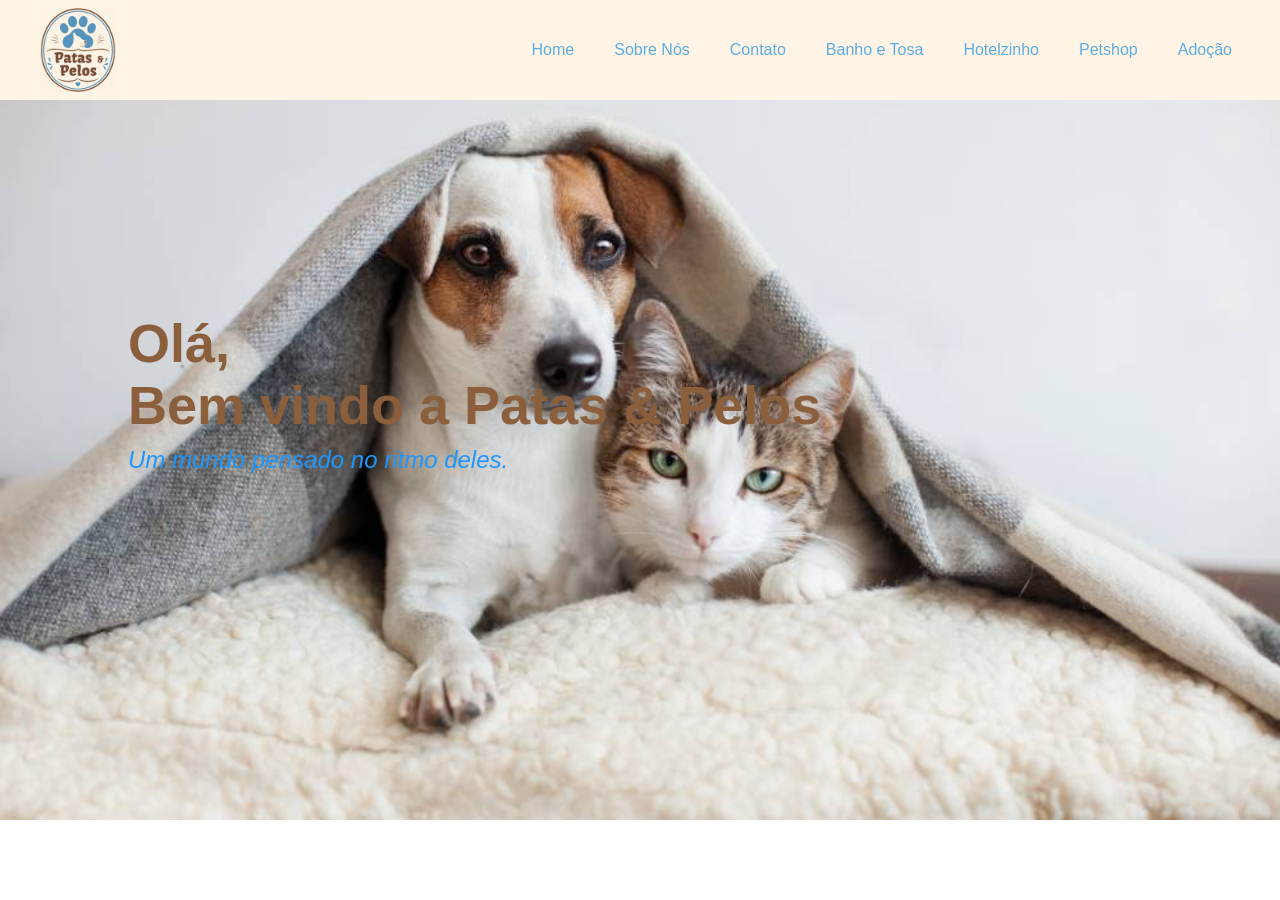
==== index.html @ 3a02d430 "primeira mudança" ====
<!DOCTYPE html>
<html lang="en">
<head>
    <meta charset="UTF-8">
    <meta name="viewport" content="width=device-width, initial-scale=1.0">
    <title>Document</title>
    <link rel="stylesheet" href="style.css">
</head>
<body>
    <!--Inicio Cabeçalho-->
    <header>
        <div class="popplio">
            <img src="Logo Patas & Pelos.png" alt=Logo patas e pelos>
        </div>
        <nav class="brionne">
            <ul class="primarina">
                <li><a href="#home">Home</a></li>
                <li><a href="#sobre">Sobre Nós</a></li>
                <li><a href="#contato">Contato</a></li>
                <li><a href="#banho e tosa">Banho e Tosa</a></li>
                <li><a href="#hotelzinho">Hotelzinho</a></li>
                <li><a href="petshop">Petshop</a></li>
                <li><a href="adoção">Adoção</a></li>
                
            </ul>
        </nav>
    </header>
    <!-- Final do cabeçalho -->


     <!--Início Main-->
     <main>
        <section id="Home" class="Rowlet">
            <div>
                <h1>
                Olá,
                <br> 
                Bem vindo a Patas & Pelos
                </h1>

                <p>
                    Um mundo pensado no ritmo deles.
                </p>
            </div>
        </section>
     </main>
     <!-- Final do main -->
</body>
</html>
---- style.css ----
* {
    margin: 0;
    padding: 0;
    outline: 0;
    box-sizing: border-box;
}

body {
    font-family: 'Roboto', sans-serif;
}

html {
    scroll-behavior: smooth;
}

/* Inicio Header */

header {
    background-color: #FFF4E6;
    height: 100px;
    width: 100%;
    display: flex;
    align-items: center;
    justify-content: space-between;
    padding: 0 28px;
    position: fixed;
    top: 0;
    z-index: 9;
}

/* Logo */

.popplio img {
    width: 100px;
    height: auto;
    display: block;
}

/* Menu */

.brionne {
    display: flex;
    align-items: center;
}

.primarina {
    display: flex;
    align-items: center;
    list-style: none;
}

.primarina a {
    text-decoration: none;
    color: #5DADE2;
    padding: 20px;
}

.primarina a:hover {
    color: #5DADE2;
}

/* Fim do Header */

/* Inicio do Main*/
.Rowlet{
    width: 100%;
background-color: #000;
height: calc(100vh - 80px);
background-image: url("convivencia-capa.jpg");
background-repeat: no-repeat;
background-size: cover;
background-position: center;
display: flex;
align-items: center;
padding-left: 10%;
}

.Rowlet h1{
    color: #8B5E3C;
    font-size: 54px;
}
.Rowlet p{
font-size: 24px;
font-style: italic;
color: #1e96FC;
margin-top: 10px;
margin-bottom: 35px;
}

/* Fim do Main*/
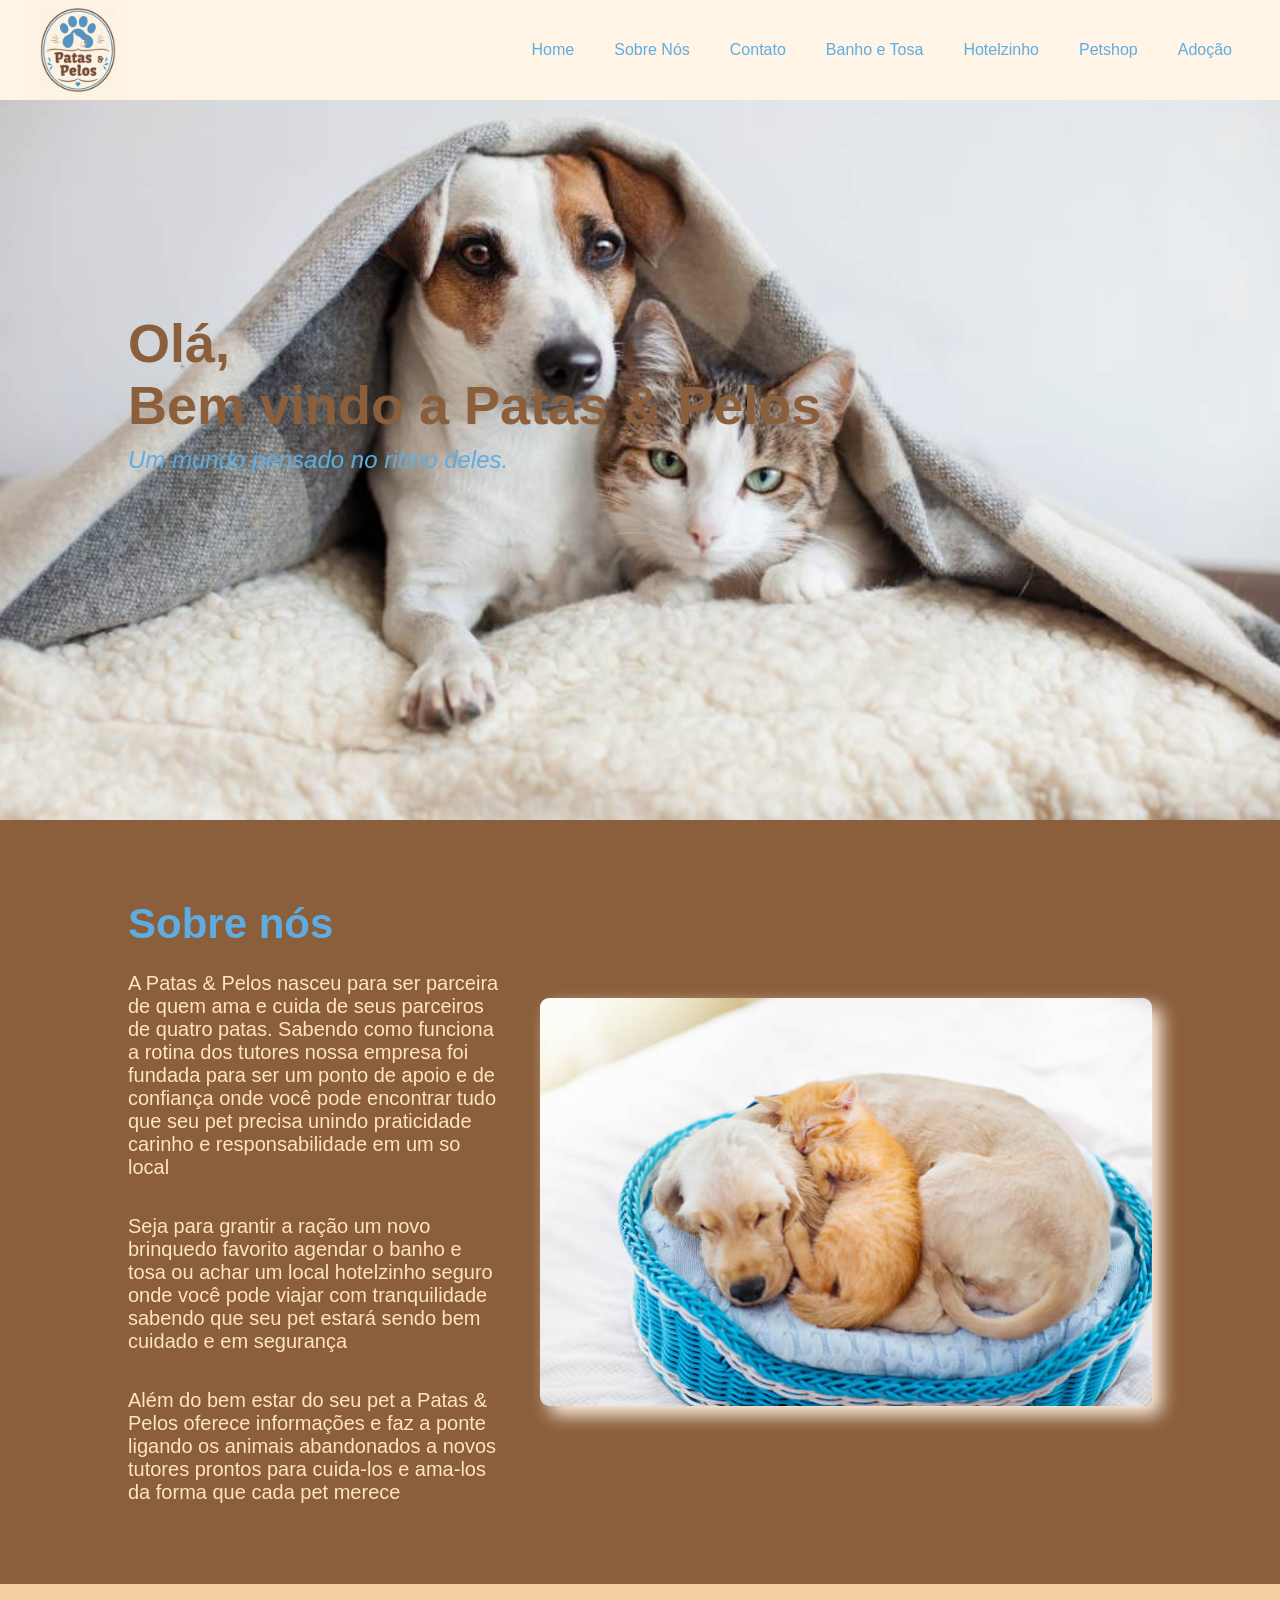
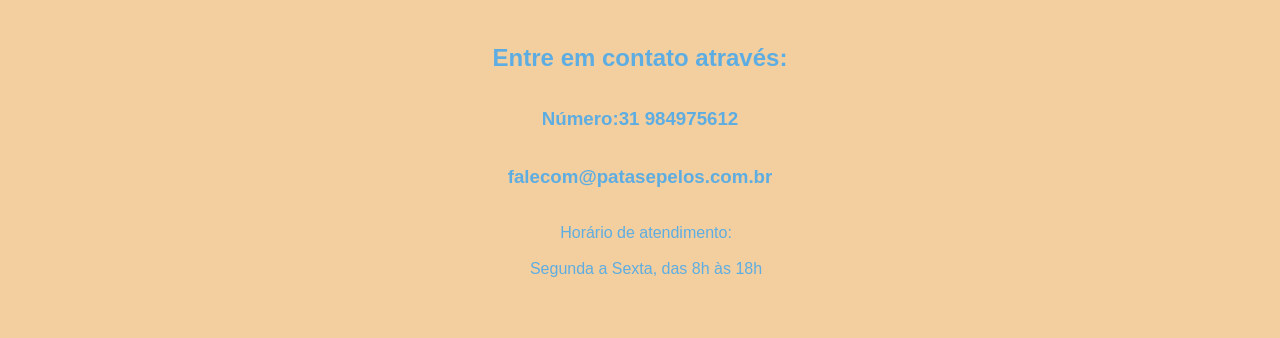
==== commit d53b7251: "segunda alteração" ====
--- a/index.html
+++ b/index.html
@@ -14,14 +14,15 @@
         </div>
         <nav class="brionne">
             <ul class="primarina">
+        
                 <li><a href="#home">Home</a></li>
                 <li><a href="#sobre">Sobre Nós</a></li>
                 <li><a href="#contato">Contato</a></li>
-                <li><a href="#banho e tosa">Banho e Tosa</a></li>
-                <li><a href="#hotelzinho">Hotelzinho</a></li>
-                <li><a href="petshop">Petshop</a></li>
-                <li><a href="adoção">Adoção</a></li>
-                
+                <li><a href="banho.html">Banho e Tosa</a></li>
+                <li><a href="hotelzinho.html">Hotelzinho</a></li>
+                <li><a href="petshop.html">Petshop</a></li>
+                <li><a href="adocao.html">Adoção</a></li>
+        
             </ul>
         </nav>
     </header>
@@ -30,7 +31,7 @@
 
      <!--Início Main-->
      <main>
-        <section id="Home" class="Rowlet">
+        <section id="home" class="Rowlet">
             <div>
                 <h1>
                 Olá,
@@ -45,5 +46,42 @@
         </section>
      </main>
      <!-- Final do main -->
+
+     <!-- Início do sobre -->
+<section id="sobre" class="Dartrix">
+    <div>
+        <h2>Sobre nós</h2>
+
+        <p>
+            A Patas & Pelos nasceu para ser parceira de quem ama e cuida de seus parceiros de quatro patas. Sabendo como funciona a rotina dos tutores nossa empresa foi fundada para ser um ponto de apoio e de confiança onde você pode encontrar tudo que seu pet  precisa unindo praticidade carinho e responsabilidade em um so 
+            local
+        </p>
+<br><br>
+        <p>
+           Seja para grantir a ração um novo brinquedo favorito agendar o banho e tosa ou achar um local  hotelzinho seguro onde você pode viajar com tranquilidade sabendo que seu pet estará sendo bem cuidado e em segurança 
+        </p>
+ <br><br>
+         <p>
+            Além  do bem estar do seu pet a Patas & Pelos oferece informações e faz a ponte ligando os animais abandonados a novos tutores prontos para cuida-los e ama-los da forma que cada pet merece 
+         </p>
+          </div>
+          <img src="istockphoto-1171731668-612x612.jpg" alt=" imagem de um cachorro e um gato deitados juntos">
+          </section>
+          <!-- Fim do sobre -->
+
+          <!--Inico do Rodapé-->
+          <footer>
+            <section id="contato" class="Decidueye">
+                <h2>Entre em contato através:</h2>
+                <br><br>
+                <h3><a href="#"> Número:31 984975612</a></h3>
+                <br><br>
+                <h3><a href="#">falecom@patasepelos.com.br</a></h3>
+                <br><br>
+                <p> Horário de atendimento:</p>
+            <br>
+                <p>Segunda a Sexta, das 8h às 18h</p>
+            </section>
+        </footer>
 </body>
 </html>
--- a/style.css
+++ b/style.css
@@ -82,9 +82,70 @@
 .Rowlet p{
 font-size: 24px;
 font-style: italic;
-color: #1e96FC;
+color: #5DADE2;
 margin-top: 10px;
 margin-bottom: 35px;
 }
 
 /* Fim do Main*/
+
+/*inicio do sobre*/
+.Dartrix{
+    background-color:#8B5E3C ;
+    width: 100%;
+    padding-left: 10%;
+    padding-right: 10%;
+    padding-top: 80px;
+    padding-bottom: 80px;
+    display: flex;
+    align-items: center;
+    justify-content: space-between;
+}
+
+.Dartrix div{
+    max-width: 50%;
+    padding-right: 40px;
+
+}
+
+.Dartrix img{
+    max-width: 750px;
+    border-radius: 9px;
+    box-shadow: 9px 9px 18px #FFF4E6;
+    
+}
+
+.Dartrix div h2{
+    font-size: 42px;
+    margin-bottom: 24px;
+    color: #5DADE2;
+}
+
+.Dartrix p{
+    color: #ffe4c1;
+    font-size: 20px;
+}
+/* Fim do sobre"
+
+/* Inicio do Rodape*/
+.Decidueye {
+    width: 100%;
+    background-color:#f3cf9f;
+    padding: 60px 0;
+    display: flex;
+    flex-direction: column;
+    justify-content: center;
+    align-items: center;
+    color:#5DADE2;
+}
+
+.Decidueye a {
+    text-decoration: none;
+    color:#5DADE2;
+}
+
+.Decidueye p {
+    margin-left: 12px;
+
+}
+/*Fim do Rodape*/
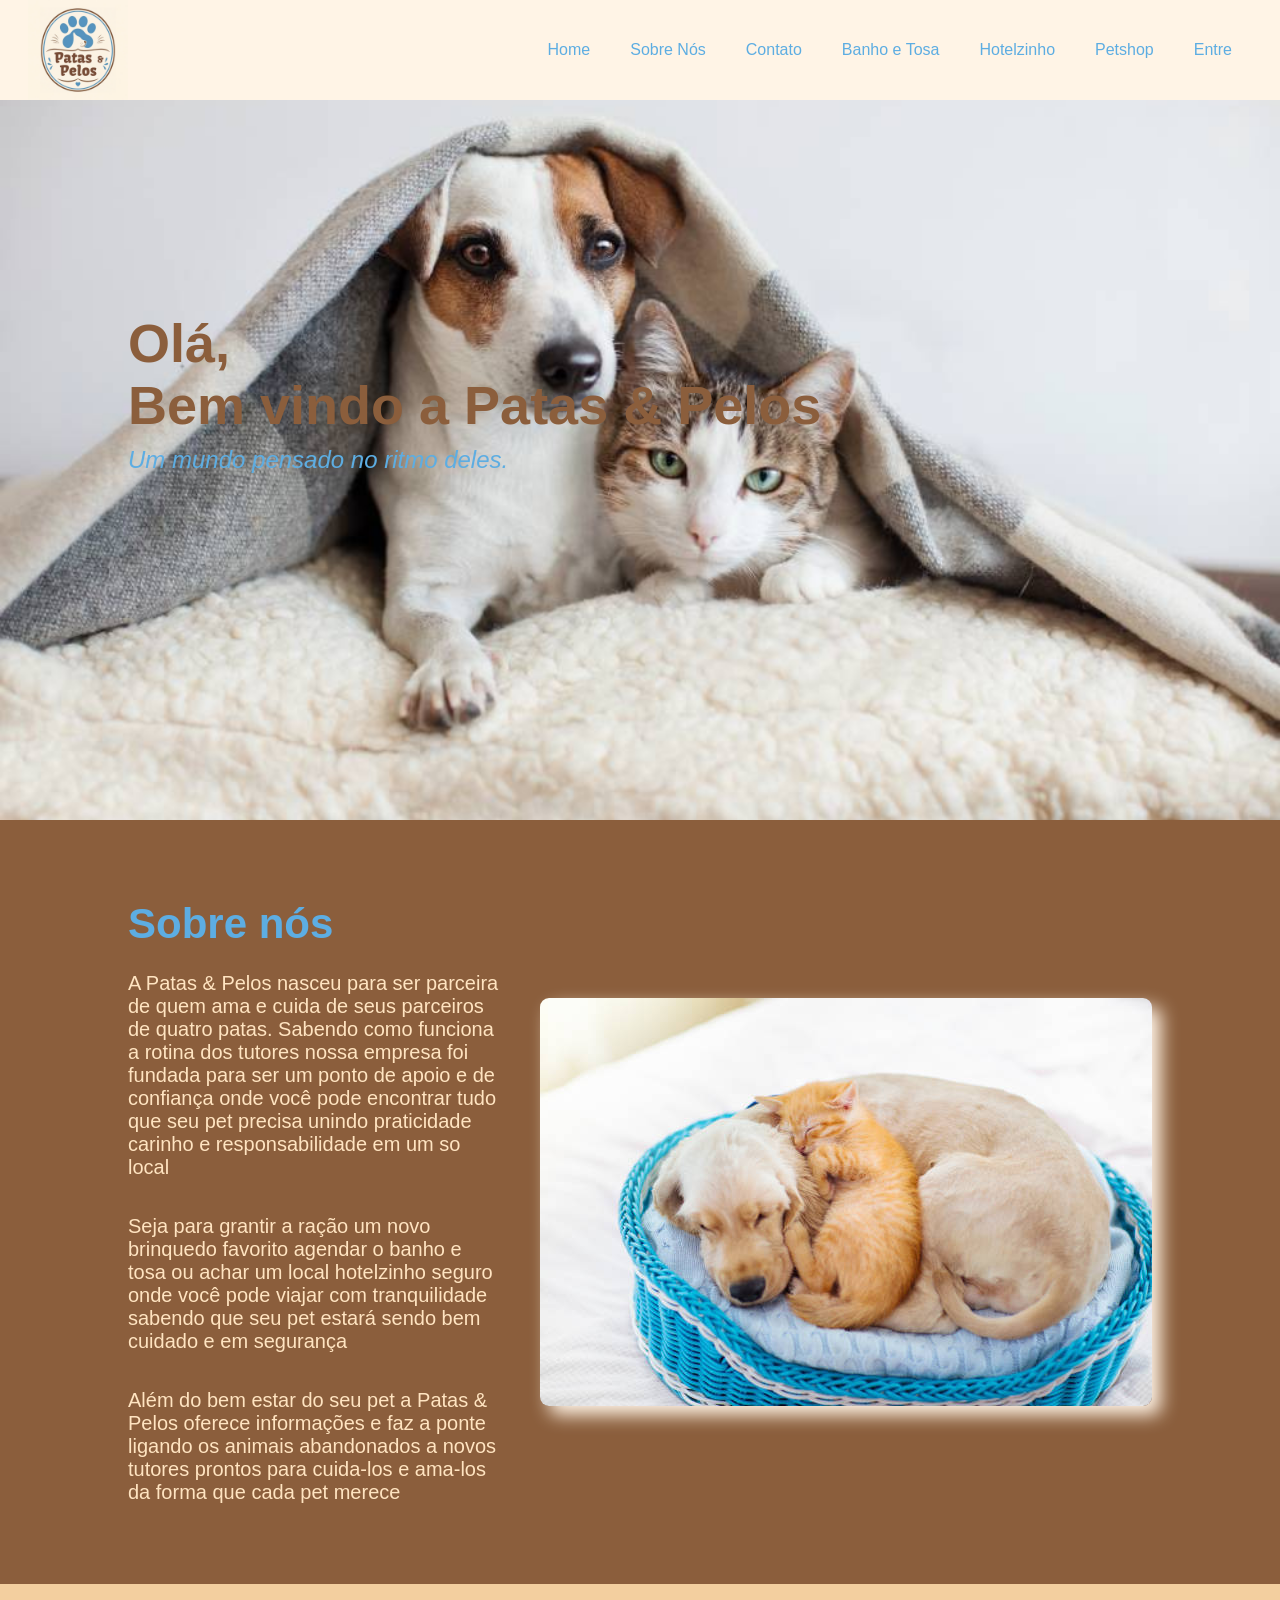
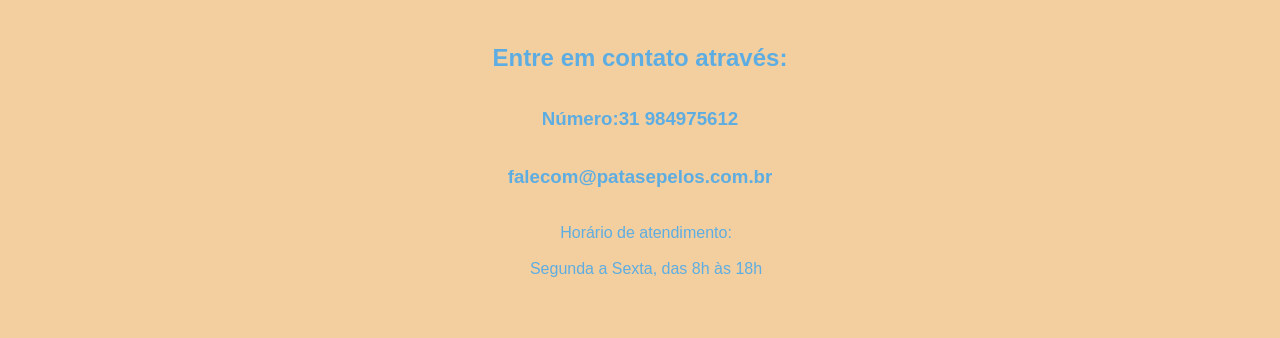
==== commit 01bebc4e: "quarta alteração" ====
--- a/index.html
+++ b/index.html
@@ -21,7 +21,7 @@
                 <li><a href="banho.html">Banho e Tosa</a></li>
                 <li><a href="hotelzinho.html">Hotelzinho</a></li>
                 <li><a href="petshop.html">Petshop</a></li>
-                <li><a href="adocao.html">Adoção</a></li>
+                <li><a href="entrar.html">Entre</a></li>
         
             </ul>
         </nav>
--- a/style.css
+++ b/style.css
@@ -26,6 +26,7 @@
     position: fixed;
     top: 0;
     z-index: 9;
+    
 }
 
 /* Logo */
@@ -148,4 +149,4 @@
     margin-left: 12px;
 
 }
-/*Fim do Rodape*/
+/*Fim do Rodape*/
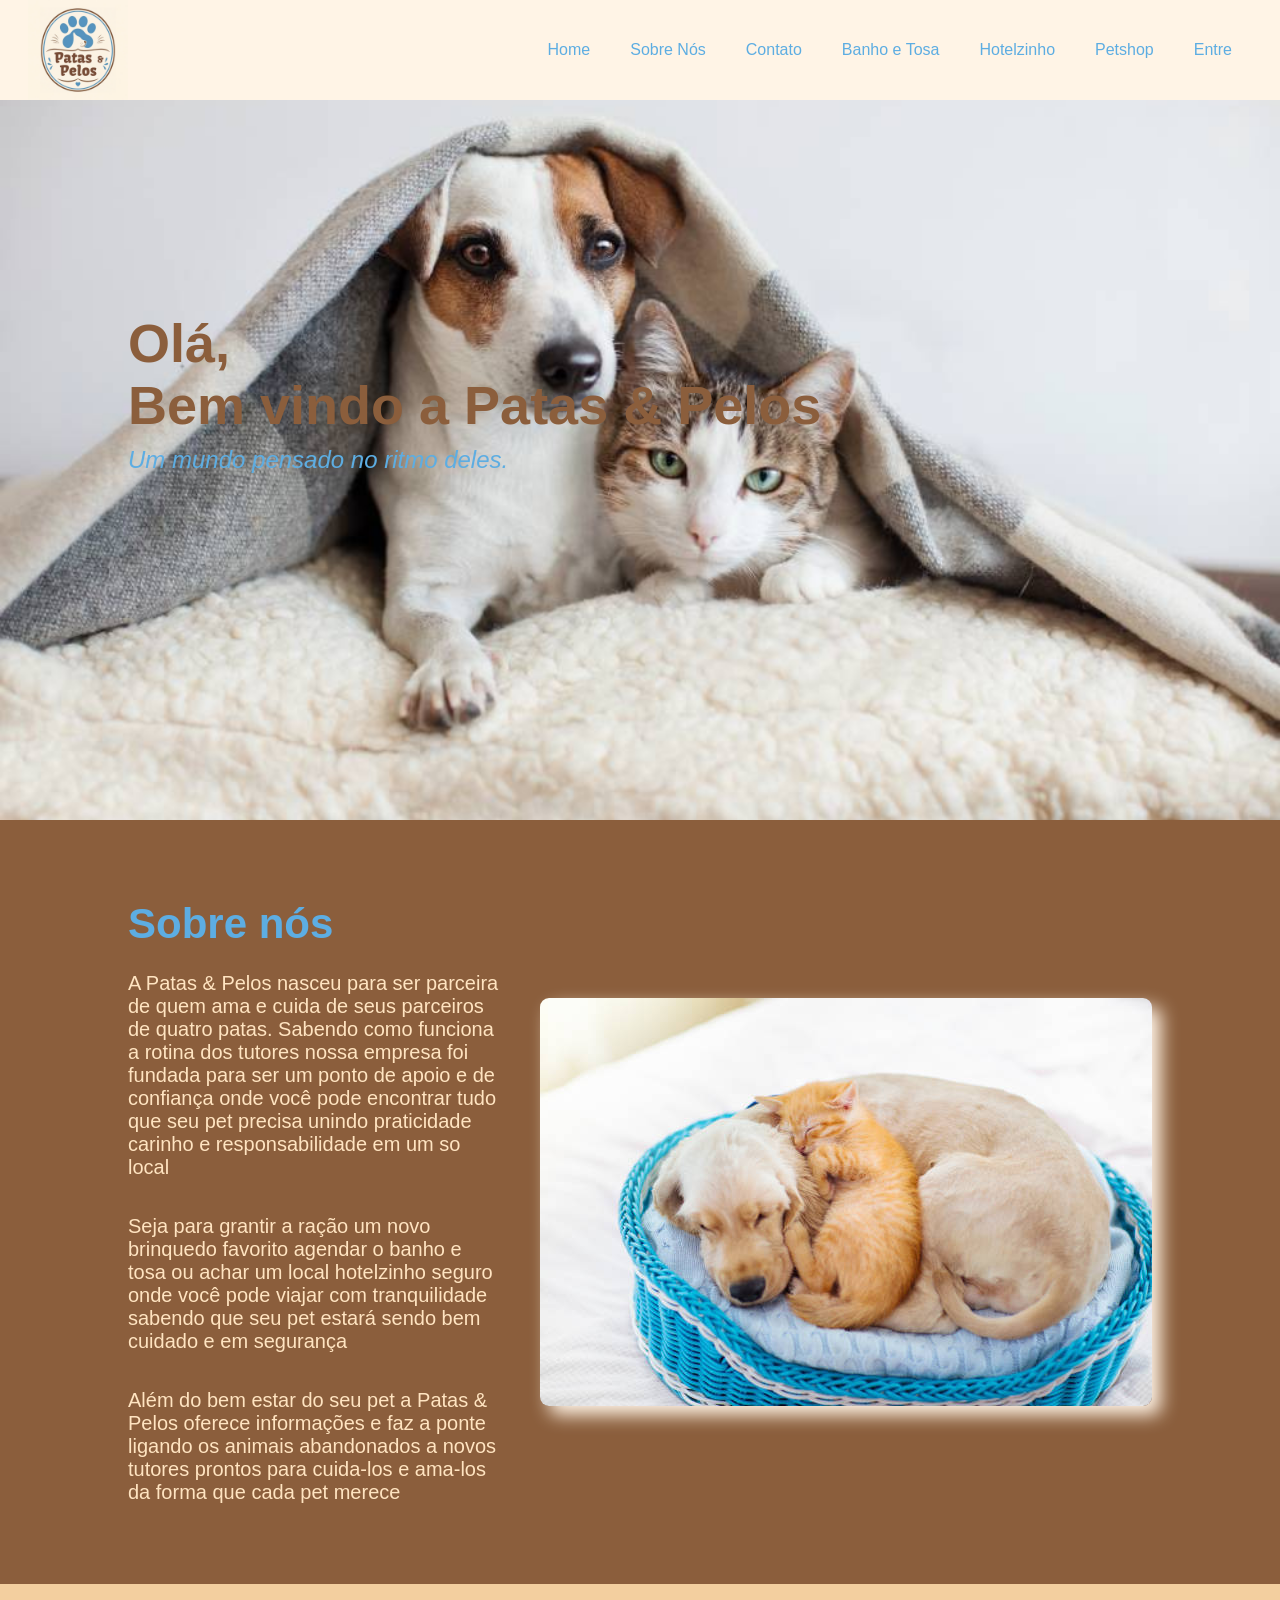
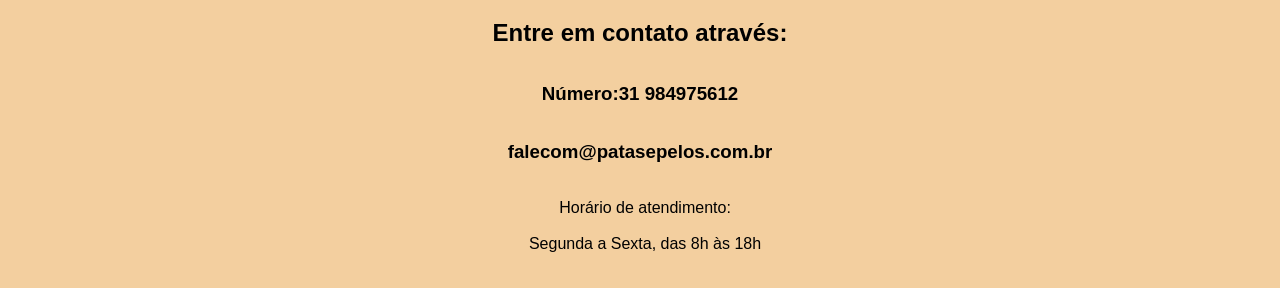
==== commit 7561ba65: "sexta alteração" ====
--- a/index.html
+++ b/index.html
@@ -10,7 +10,7 @@
     <!--Inicio Cabeçalho-->
     <header>
         <div class="popplio">
-            <img src="Logo Patas & Pelos.png" alt=Logo patas e pelos>
+            <img src="img/Logo Patas & Pelos.png" alt=Logo patas e pelos>
         </div>
         <nav class="brionne">
             <ul class="primarina">
@@ -65,7 +65,7 @@
             Além  do bem estar do seu pet a Patas & Pelos oferece informações e faz a ponte ligando os animais abandonados a novos tutores prontos para cuida-los e ama-los da forma que cada pet merece 
          </p>
           </div>
-          <img src="istockphoto-1171731668-612x612.jpg" alt=" imagem de um cachorro e um gato deitados juntos">
+          <img src="img/istockphoto-1171731668-612x612.jpg" alt=" imagem de um cachorro e um gato deitados juntos">
           </section>
           <!-- Fim do sobre -->
 
--- a/style.css
+++ b/style.css
@@ -67,7 +67,7 @@
     width: 100%;
 background-color: #000;
 height: calc(100vh - 80px);
-background-image: url("convivencia-capa.jpg");
+background-image: url("img/convivencia-capa.jpg");
 background-repeat: no-repeat;
 background-size: cover;
 background-position: center;
@@ -132,21 +132,20 @@
 .Decidueye {
     width: 100%;
     background-color:#f3cf9f;
-    padding: 60px 0;
+    padding: 35px 0;
     display: flex;
     flex-direction: column;
-    justify-content: center;
     align-items: center;
-    color:#5DADE2;
+    color:#000000;
 }
 
 .Decidueye a {
     text-decoration: none;
-    color:#5DADE2;
+    color:#000000;
 }
 
 .Decidueye p {
-    margin-left: 12px;
+    margin-left: 10px;
 
 }
 /*Fim do Rodape*/
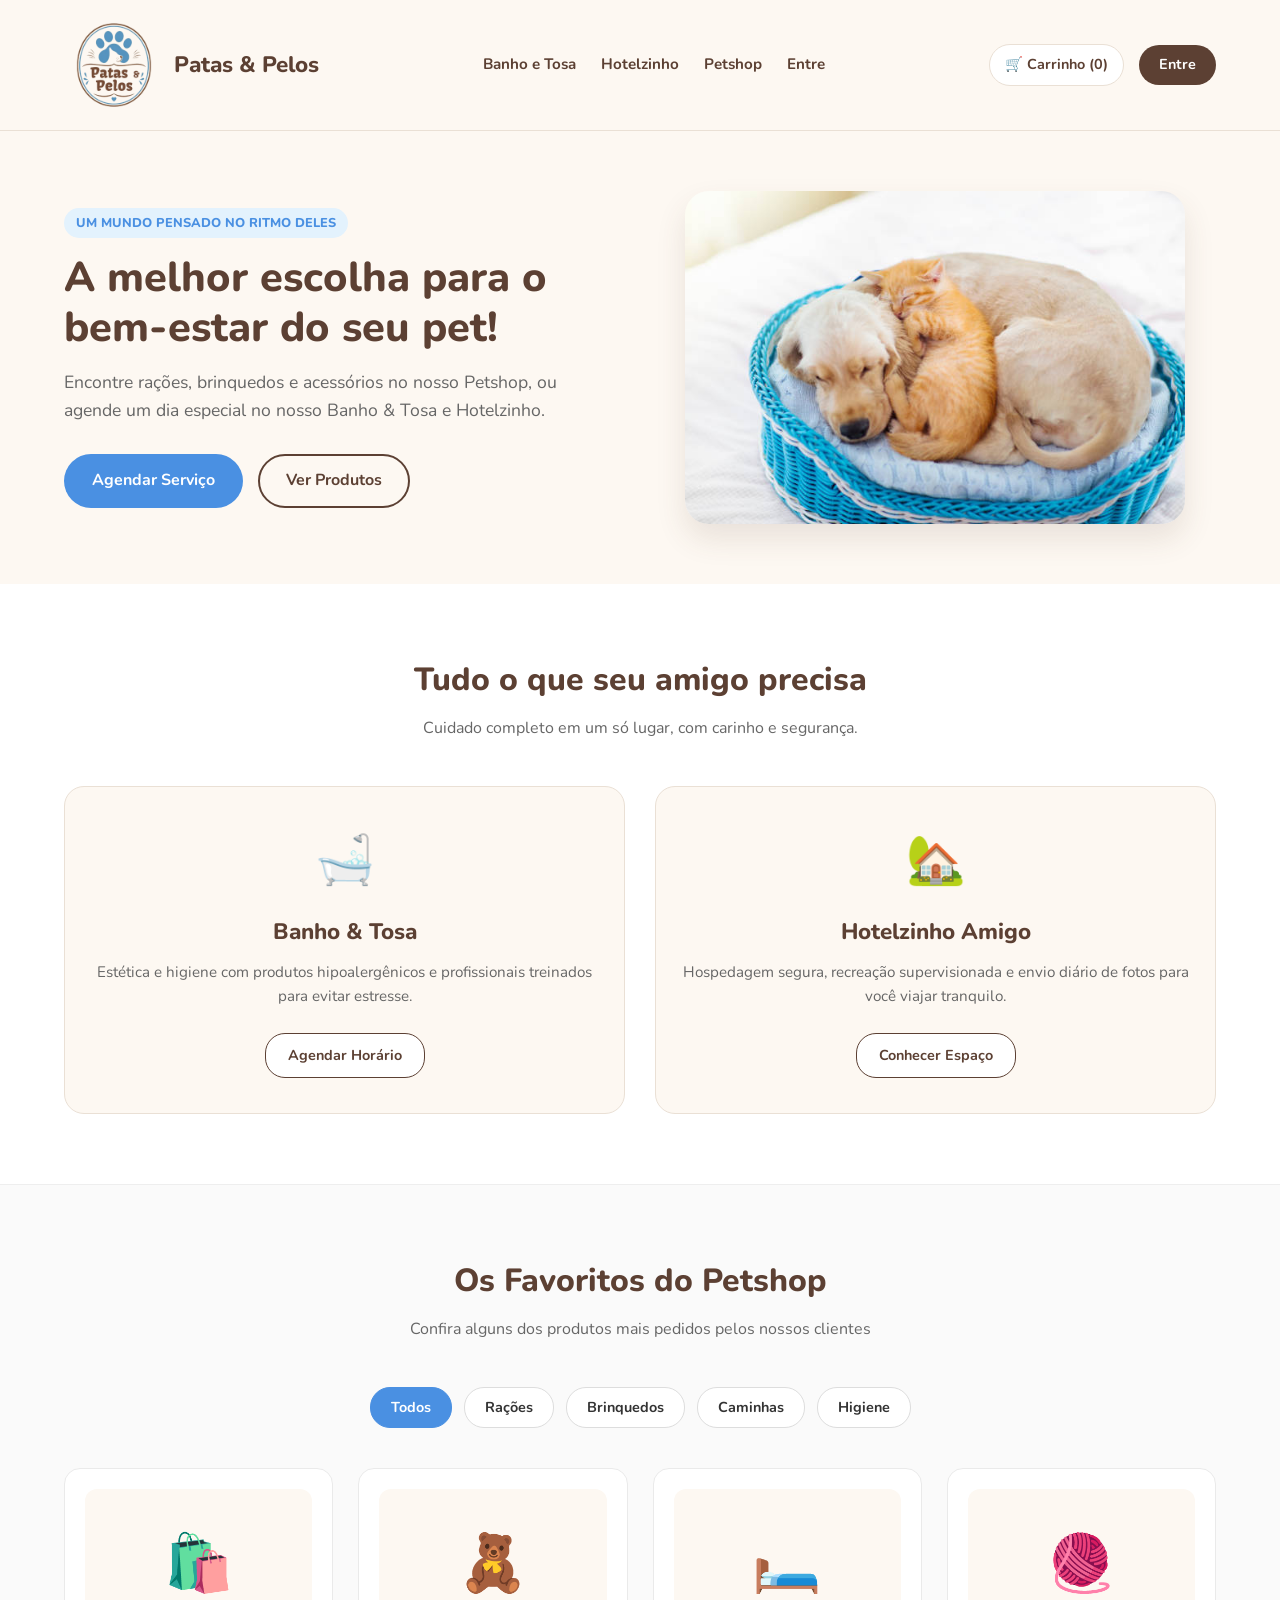
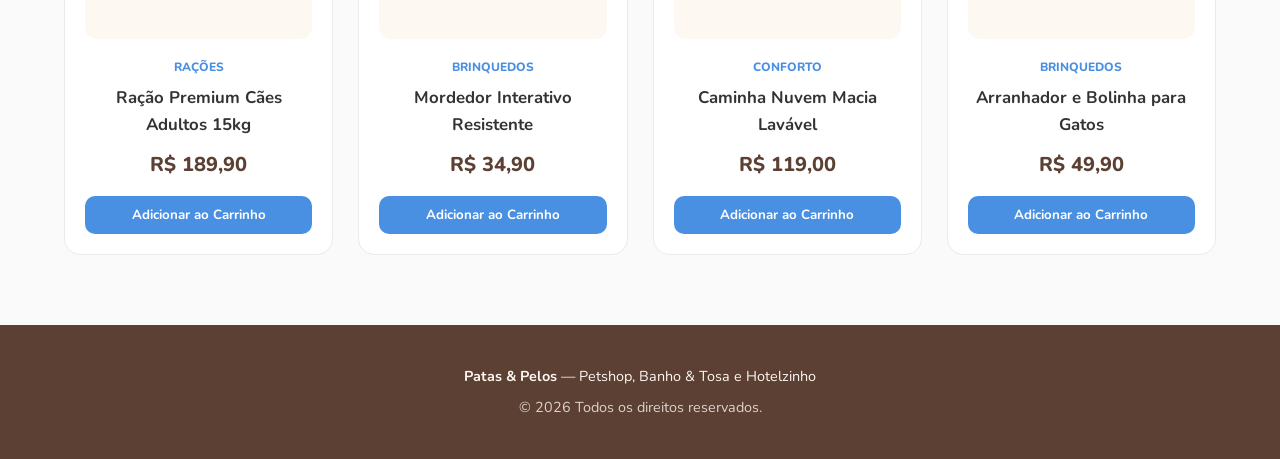
==== commit 3c4688c9: "..." ====
--- a/index.html
+++ b/index.html
@@ -1,87 +1,158 @@
 <!DOCTYPE html>
-<html lang="en">
+<html lang="pt-BR">
 <head>
     <meta charset="UTF-8">
     <meta name="viewport" content="width=device-width, initial-scale=1.0">
-    <title>Document</title>
+    <title>Patas & Pelos - Petshop, Banho & Tosa e Hotelzinho</title>
+    <!-- Importando fontes modernas do Google Fonts -->
+    <link href="https://fonts.googleapis.com/css2?family=Nunito:wght@400;600;700;800&display=swap" rel="stylesheet">
+    <!-- Conectando ao arquivo CSS externo -->
     <link rel="stylesheet" href="style.css">
 </head>
 <body>
-    <!--Inicio Cabeçalho-->
+
+    <!-- MENU SUPERIOR -->
     <header>
-        <div class="popplio">
-            <img src="img/Logo Patas & Pelos.png" alt=Logo patas e pelos>
-        </div>
-        <nav class="brionne">
-            <ul class="primarina">
-        
-                <li><a href="#home">Home</a></li>
-                <li><a href="#sobre">Sobre Nós</a></li>
-                <li><a href="#contato">Contato</a></li>
+        <a href="#" class="logo">
+            <div class="popplio">
+                <img src="img/Logo_Patas___Pelos-removebg-preview.png" alt="Logo Patas e Pelos">
+            </div>
+            Patas & Pelos
+        </a>
+
+        <nav>
+            <ul>
                 <li><a href="banho.html">Banho e Tosa</a></li>
                 <li><a href="hotelzinho.html">Hotelzinho</a></li>
                 <li><a href="petshop.html">Petshop</a></li>
                 <li><a href="entrar.html">Entre</a></li>
-        
             </ul>
         </nav>
+
+        <div class="header-actions">
+            <a href="#carrinho" class="cart-btn">🛒 Carrinho (0)</a>
+            <a href="#login" class="btn-login">Entre</a>
+        </div>
     </header>
-    <!-- Final do cabeçalho -->
 
+    <!-- BANNER PRINCIPAL DIVIDIDO -->
+    <section class="hero">
+        <div class="hero-text">
+            <span class="hero-tag">Um mundo pensado no ritmo deles</span>
+            <h1>A melhor escolha para o bem-estar do seu pet!</h1>
+            <p>Encontre rações, brinquedos e acessórios no nosso Petshop, ou agende um dia especial no nosso Banho & Tosa e Hotelzinho.</p>
+            <div class="hero-buttons">
+                <a href="#servicos" class="btn-primary">Agendar Serviço</a>
+                <a href="#petshop" class="btn-secondary">Ver Produtos</a>
+            </div>
+        </div>
+        <div class="hero-image">
+            <!-- Substitua o src abaixo pelo caminho da sua foto do cachorro e gato -->
+            <img src="img/istockphoto-1171731668-612x612.jpg" alt="Cachorro e gato juntos">
+        </div>
+    </section>
 
-     <!--Início Main-->
-     <main>
-        <section id="home" class="Rowlet">
-            <div>
-                <h1>
-                Olá,
-                <br> 
-                Bem vindo a Patas & Pelos
-                </h1>
+    <!-- OS 3 PILARES (DESTAQUE DE SERVIÇOS E LOJA) -->
+    <section id="servicos" class="pillars">
+        <h2 class="section-title">Tudo o que seu amigo precisa</h2>
+        <p class="section-subtitle">Cuidado completo em um só lugar, com carinho e segurança.</p>
 
-                <p>
-                    Um mundo pensado no ritmo deles.
-                </p>
+        <div class="pillars-grid">
+            <!-- Card 1 -->
+            <div class="pillar-card">
+                <div class="pillar-icon">🛁</div>
+                <h3>Banho & Tosa</h3>
+                <p>Estética e higiene com produtos hipoalergênicos e profissionais treinados para evitar estresse.</p>
+                <a href="banho.html" class="btn-card">Agendar Horário</a>
             </div>
-        </section>
-     </main>
-     <!-- Final do main -->
 
-     <!-- Início do sobre -->
-<section id="sobre" class="Dartrix">
-    <div>
-        <h2>Sobre nós</h2>
+            <!-- Card 2 -->
+            <div class="pillar-card">
+                <div class="pillar-icon">🏡</div>
+                <h3>Hotelzinho Amigo</h3>
+                <p>Hospedagem segura, recreação supervisionada e envio diário de fotos para você viajar tranquilo.</p>
+                <a href="hotelzinho.html" class="btn-card">Conhecer Espaço</a>
+            </div>
+        </div>
+    </section>
 
-        <p>
-            A Patas & Pelos nasceu para ser parceira de quem ama e cuida de seus parceiros de quatro patas. Sabendo como funciona a rotina dos tutores nossa empresa foi fundada para ser um ponto de apoio e de confiança onde você pode encontrar tudo que seu pet  precisa unindo praticidade carinho e responsabilidade em um so 
-            local
-        </p>
-<br><br>
-        <p>
-           Seja para grantir a ração um novo brinquedo favorito agendar o banho e tosa ou achar um local  hotelzinho seguro onde você pode viajar com tranquilidade sabendo que seu pet estará sendo bem cuidado e em segurança 
-        </p>
- <br><br>
-         <p>
-            Além  do bem estar do seu pet a Patas & Pelos oferece informações e faz a ponte ligando os animais abandonados a novos tutores prontos para cuida-los e ama-los da forma que cada pet merece 
-         </p>
-          </div>
-          <img src="img/istockphoto-1171731668-612x612.jpg" alt=" imagem de um cachorro e um gato deitados juntos">
-          </section>
-          <!-- Fim do sobre -->
+    <!-- VITRINE DO PETSHOP -->
+    <section id="petshop" class="shop-section">
+        <div class="shop-header">
+            <h2 class="section-title">Os Favoritos do Petshop</h2>
+            <p class="section-subtitle">Confira alguns dos produtos mais pedidos pelos nossos clientes</p>
+        </div>
 
-          <!--Inico do Rodapé-->
-          <footer>
-            <section id="contato" class="Decidueye">
-                <h2>Entre em contato através:</h2>
-                <br><br>
-                <h3><a href="#"> Número:31 984975612</a></h3>
-                <br><br>
-                <h3><a href="#">falecom@patasepelos.com.br</a></h3>
-                <br><br>
-                <p> Horário de atendimento:</p>
-            <br>
-                <p>Segunda a Sexta, das 8h às 18h</p>
-            </section>
-        </footer>
+        <!-- Filtro de Categorias -->
+        <div class="categories-bar">
+            <span class="cat-pill active">Todos</span>
+            <span class="cat-pill">Rações</span>
+            <span class="cat-pill">Brinquedos</span>
+            <span class="cat-pill">Caminhas</span>
+            <span class="cat-pill">Higiene</span>
+        </div>
+
+        <!-- Grade de Produtos -->
+        <div class="products-grid">
+            <!-- Produto 1 -->
+            <div class="product-card">
+                <div>
+                    <div class="product-img">🛍️</div>
+                    <span class="product-cat">Rações</span>
+                    <h4>Ração Premium Cães Adultos 15kg</h4>
+                </div>
+                <div>
+                    <div class="product-price">R$ 189,90</div>
+                    <button class="btn-buy">Adicionar ao Carrinho</button>
+                </div>
+            </div>
+
+            <!-- Produto 2 -->
+            <div class="product-card">
+                <div>
+                    <div class="product-img">🧸</div>
+                    <span class="product-cat">Brinquedos</span>
+                    <h4>Mordedor Interativo Resistente</h4>
+                </div>
+                <div>
+                    <div class="product-price">R$ 34,90</div>
+                    <button class="btn-buy">Adicionar ao Carrinho</button>
+                </div>
+            </div>
+
+            <!-- Produto 3 -->
+            <div class="product-card">
+                <div>
+                    <div class="product-img">🛏️</div>
+                    <span class="product-cat">Conforto</span>
+                    <h4>Caminha Nuvem Macia Lavável</h4>
+                </div>
+                <div>
+                    <div class="product-price">R$ 119,00</div>
+                    <button class="btn-buy">Adicionar ao Carrinho</button>
+                </div>
+            </div>
+
+            <!-- Produto 4 -->
+            <div class="product-card">
+                <div>
+                    <div class="product-img">🧶</div>
+                    <span class="product-cat">Brinquedos</span>
+                    <h4>Arranhador e Bolinha para Gatos</h4>
+                </div>
+                <div>
+                    <div class="product-price">R$ 49,90</div>
+                    <button class="btn-buy">Adicionar ao Carrinho</button>
+                </div>
+            </div>
+        </div>
+    </section>
+
+    <!-- RODAPÉ -->
+    <footer>
+        <p><strong>Patas & Pelos</strong> — Petshop, Banho & Tosa e Hotelzinho</p>
+        <p class="footer-copy">© 2026 Todos os direitos reservados.</p>
+    </footer>
+
 </body>
 </html>
--- a/style.css
+++ b/style.css
@@ -1,151 +1,418 @@
+/* Variáveis de Cores baseadas na sua identidade visual */
+:root {
+    --bg-cream: #FDF8F2;
+    --bg-white: #FFFFFF;
+    --brown-dark: #5C4033;
+    --brown-medium: #8B5A2B;
+    --blue-accent: #4A90E2;
+    --blue-hover: #357ABD;
+    --text-dark: #333333;
+    --text-muted: #666666;
+    --border-light: #EAE0D5;
+}
+
 * {
     margin: 0;
     padding: 0;
-    outline: 0;
     box-sizing: border-box;
+    font-family: 'Nunito', sans-serif;
 }
 
 body {
-    font-family: 'Roboto', sans-serif;
-}
-
-html {
-    scroll-behavior: smooth;
-}
-
-/* Inicio Header */
-
+    background-color: var(--bg-white);
+    color: var(--text-dark);
+    line-height: 1.6;
+}
+
+a {
+    text-decoration: none;
+    color: inherit;
+}
+
+/* ================= HEADER / MENU ================= */
 header {
-    background-color: #FFF4E6;
-    height: 100px;
-    width: 100%;
-    display: flex;
-    align-items: center;
+    background-color: var(--bg-cream);
+    padding: 15px 5%;
+    display: flex;
     justify-content: space-between;
-    padding: 0 28px;
-    position: fixed;
+    align-items: center;
+    border-bottom: 1px solid var(--border-light);
+    position: sticky;
     top: 0;
-    z-index: 9;
-    
-}
-
-/* Logo */
-
+    z-index: 100;
+}
+
+.logo {
+    display: flex;
+    align-items: center;
+    gap: 10px;
+    font-size: 1.4rem;
+    font-weight: 800;
+    color: var(--brown-dark);
+}
 .popplio img {
     width: 100px;
     height: auto;
     display: block;
 }
 
-/* Menu */
-
-.brionne {
-    display: flex;
-    align-items: center;
-}
-
-.primarina {
-    display: flex;
-    align-items: center;
+.logo-icon {
+    background-color: var(--blue-accent);
+    color: white;
+    width: 36px;
+    height: 36px;
+    border-radius: 50%;
+    display: flex;
+    align-items: center;
+    justify-content: center;
+    font-size: 1.2rem;
+}
+
+nav ul {
     list-style: none;
-}
-
-.primarina a {
-    text-decoration: none;
-    color: #5DADE2;
+    display: flex;
+    align-items: center;
+    gap: 25px;
+}
+
+nav ul li a {
+    font-weight: 700;
+    color: var(--brown-dark);
+    font-size: 0.95rem;
+    transition: color 0.2s;
+}
+
+nav ul li a:hover {
+    color: var(--blue-accent);
+}
+
+.header-actions {
+    display: flex;
+    align-items: center;
+    gap: 15px;
+}
+
+.btn-login {
+    background-color: var(--brown-dark);
+    color: white;
+    padding: 8px 20px;
+    border-radius: 25px;
+    font-weight: 700;
+    font-size: 0.9rem;
+    transition: background 0.2s;
+}
+
+.btn-login:hover {
+    background-color: var(--brown-medium);
+}
+
+.cart-btn {
+    background-color: var(--bg-white);
+    border: 1px solid var(--border-light);
+    padding: 8px 15px;
+    border-radius: 25px;
+    font-weight: 700;
+    color: var(--brown-dark);
+    display: flex;
+    align-items: center;
+    gap: 6px;
+    font-size: 0.9rem;
+}
+
+/* ================= HERO BANNER DIVIDIDO ================= */
+.hero {
+    background-color: var(--bg-cream);
+    padding: 60px 5%;
+    display: flex;
+    align-items: center;
+    justify-content: space-between;
+    gap: 40px;
+}
+
+.hero-text {
+    flex: 1;
+    max-width: 550px;
+}
+
+.hero-tag {
+    display: inline-block;
+    background-color: #E3F2FD;
+    color: var(--blue-accent);
+    font-weight: 800;
+    font-size: 0.8rem;
+    padding: 5px 12px;
+    border-radius: 15px;
+    margin-bottom: 15px;
+    text-transform: uppercase;
+}
+
+.hero-text h1 {
+    font-size: 2.6rem;
+    color: var(--brown-dark);
+    line-height: 1.2;
+    margin-bottom: 15px;
+    font-weight: 800;
+}
+
+.hero-text p {
+    font-size: 1.1rem;
+    color: var(--text-muted);
+    margin-bottom: 30px;
+}
+
+.hero-buttons {
+    display: flex;
+    gap: 15px;
+    flex-wrap: wrap;
+}
+
+.btn-primary {
+    background-color: var(--blue-accent);
+    color: white;
+    padding: 14px 28px;
+    border-radius: 30px;
+    font-weight: 700;
+    font-size: 1rem;
+    transition: background 0.2s;
+}
+
+.btn-primary:hover {
+    background-color: var(--blue-hover);
+}
+
+.btn-secondary {
+    background-color: transparent;
+    color: var(--brown-dark);
+    border: 2px solid var(--brown-dark);
+    padding: 12px 26px;
+    border-radius: 30px;
+    font-weight: 700;
+    font-size: 1rem;
+    transition: all 0.2s;
+}
+
+.btn-secondary:hover {
+    background-color: var(--brown-dark);
+    color: white;
+}
+
+.hero-image {
+    flex: 1;
+    display: flex;
+    justify-content: center;
+}
+
+.hero-image img {
+    width: 100%;
+    max-width: 500px;
+    border-radius: 24px;
+    box-shadow: 0 15px 30px rgba(92, 64, 51, 0.12);
+    object-fit: cover;
+}
+
+/* ================= SEÇÃO 3 PILARES (SERVIÇOS) ================= */
+.pillars {
+    padding: 70px 5%;
+    text-align: center;
+}
+
+.section-title {
+    font-size: 2rem;
+    color: var(--brown-dark);
+    font-weight: 800;
+    margin-bottom: 10px;
+}
+
+.section-subtitle {
+    color: var(--text-muted);
+    margin-bottom: 45px;
+}
+
+.pillars-grid {
+    display: grid;
+    grid-template-columns: repeat(auto-fit, minmax(280px, 1fr));
+    gap: 30px;
+}
+
+.pillar-card {
+    background-color: var(--bg-cream);
+    border: 1px solid var(--border-light);
+    border-radius: 20px;
+    padding: 35px 25px;
+    transition: transform 0.3s, box-shadow 0.3s;
+}
+
+.pillar-card:hover {
+    transform: translateY(-5px);
+    box-shadow: 0 10px 25px rgba(0, 0, 0, 0.06);
+}
+
+.pillar-icon {
+    font-size: 3rem;
+    margin-bottom: 15px;
+}
+
+.pillar-card h3 {
+    font-size: 1.4rem;
+    color: var(--brown-dark);
+    margin-bottom: 10px;
+    font-weight: 800;
+}
+
+.pillar-card p {
+    color: var(--text-muted);
+    font-size: 0.95rem;
+    margin-bottom: 25px;
+}
+
+.btn-card {
+    display: inline-block;
+    background-color: var(--bg-white);
+    color: var(--brown-dark);
+    border: 1px solid var(--brown-dark);
+    padding: 10px 22px;
+    border-radius: 20px;
+    font-weight: 700;
+    font-size: 0.9rem;
+    transition: all 0.2s;
+}
+
+.btn-card:hover {
+    background-color: var(--brown-dark);
+    color: white;
+}
+
+/* ================= VITRINE PETSHOP (PRODUTOS) ================= */
+.shop-section {
+    background-color: #FAFAFA;
+    padding: 70px 5%;
+    border-top: 1px solid #EEEEEE;
+}
+
+.shop-header {
+    text-align: center;
+    margin-bottom: 30px;
+}
+
+.categories-bar {
+    display: flex;
+    justify-content: center;
+    gap: 12px;
+    flex-wrap: wrap;
+    margin-bottom: 40px;
+}
+
+.cat-pill {
+    padding: 8px 20px;
+    border-radius: 20px;
+    background-color: white;
+    border: 1px solid #DDD;
+    font-weight: 700;
+    font-size: 0.9rem;
+    color: var(--text-dark);
+    cursor: pointer;
+    transition: all 0.2s;
+}
+
+.cat-pill.active, .cat-pill:hover {
+    background-color: var(--blue-accent);
+    color: white;
+    border-color: var(--blue-accent);
+}
+
+.products-grid {
+    display: grid;
+    grid-template-columns: repeat(auto-fit, minmax(230px, 1fr));
+    gap: 25px;
+}
+
+.product-card {
+    background-color: white;
+    border: 1px solid #EAEAEA;
+    border-radius: 16px;
     padding: 20px;
-}
-
-.primarina a:hover {
-    color: #5DADE2;
-}
-
-/* Fim do Header */
-
-/* Inicio do Main*/
-.Rowlet{
+    text-align: center;
+    display: flex;
+    flex-direction: column;
+    justify-content: space-between;
+    transition: box-shadow 0.2s;
+}
+
+.product-card:hover {
+    box-shadow: 0 8px 20px rgba(0,0,0,0.06);
+}
+
+.product-img {
+    height: 150px;
+    background-color: var(--bg-cream);
+    border-radius: 12px;
+    display: flex;
+    align-items: center;
+    justify-content: center;
+    font-size: 3.5rem;
+    margin-bottom: 15px;
+}
+
+.product-cat {
+    font-size: 0.75rem;
+    color: var(--blue-accent);
+    font-weight: 800;
+    text-transform: uppercase;
+}
+
+.product-card h4 {
+    font-size: 1.05rem;
+    color: var(--text-dark);
+    margin: 5px 0 10px;
+}
+
+.product-price {
+    font-size: 1.25rem;
+    font-weight: 800;
+    color: var(--brown-dark);
+    margin-bottom: 15px;
+}
+
+.btn-buy {
+    background-color: var(--blue-accent);
+    color: white;
+    border: none;
+    padding: 10px;
+    border-radius: 10px;
+    font-weight: 700;
+    cursor: pointer;
     width: 100%;
-background-color: #000;
-height: calc(100vh - 80px);
-background-image: url("img/convivencia-capa.jpg");
-background-repeat: no-repeat;
-background-size: cover;
-background-position: center;
-display: flex;
-align-items: center;
-padding-left: 10%;
-}
-
-.Rowlet h1{
-    color: #8B5E3C;
-    font-size: 54px;
-}
-.Rowlet p{
-font-size: 24px;
-font-style: italic;
-color: #5DADE2;
-margin-top: 10px;
-margin-bottom: 35px;
-}
-
-/* Fim do Main*/
-
-/*inicio do sobre*/
-.Dartrix{
-    background-color:#8B5E3C ;
-    width: 100%;
-    padding-left: 10%;
-    padding-right: 10%;
-    padding-top: 80px;
-    padding-bottom: 80px;
-    display: flex;
-    align-items: center;
-    justify-content: space-between;
-}
-
-.Dartrix div{
-    max-width: 50%;
-    padding-right: 40px;
-
-}
-
-.Dartrix img{
-    max-width: 750px;
-    border-radius: 9px;
-    box-shadow: 9px 9px 18px #FFF4E6;
-    
-}
-
-.Dartrix div h2{
-    font-size: 42px;
-    margin-bottom: 24px;
-    color: #5DADE2;
-}
-
-.Dartrix p{
-    color: #ffe4c1;
-    font-size: 20px;
-}
-/* Fim do sobre"
-
-/* Inicio do Rodape*/
-.Decidueye {
-    width: 100%;
-    background-color:#f3cf9f;
-    padding: 35px 0;
-    display: flex;
-    flex-direction: column;
-    align-items: center;
-    color:#000000;
-}
-
-.Decidueye a {
-    text-decoration: none;
-    color:#000000;
-}
-
-.Decidueye p {
-    margin-left: 10px;
-
-}
-/*Fim do Rodape*/+    transition: background 0.2s;
+}
+
+.btn-buy:hover {
+    background-color: var(--blue-hover);
+}
+
+/* ================= FOOTER ================= */
+footer {
+    background-color: var(--brown-dark);
+    color: var(--bg-cream);
+    padding: 40px 5%;
+    text-align: center;
+    font-size: 0.9rem;
+}
+
+.footer-copy {
+    margin-top: 8px;
+    opacity: 0.8;
+}
+
+/* ================= RESPONSIVIDADE ================= */
+@media (max-width: 850px) {
+    .hero {
+        flex-direction: column;
+        text-align: center;
+    }
+    .hero-buttons {
+        justify-content: center;
+    }
+    nav ul {
+        display: none;
+    }
+}
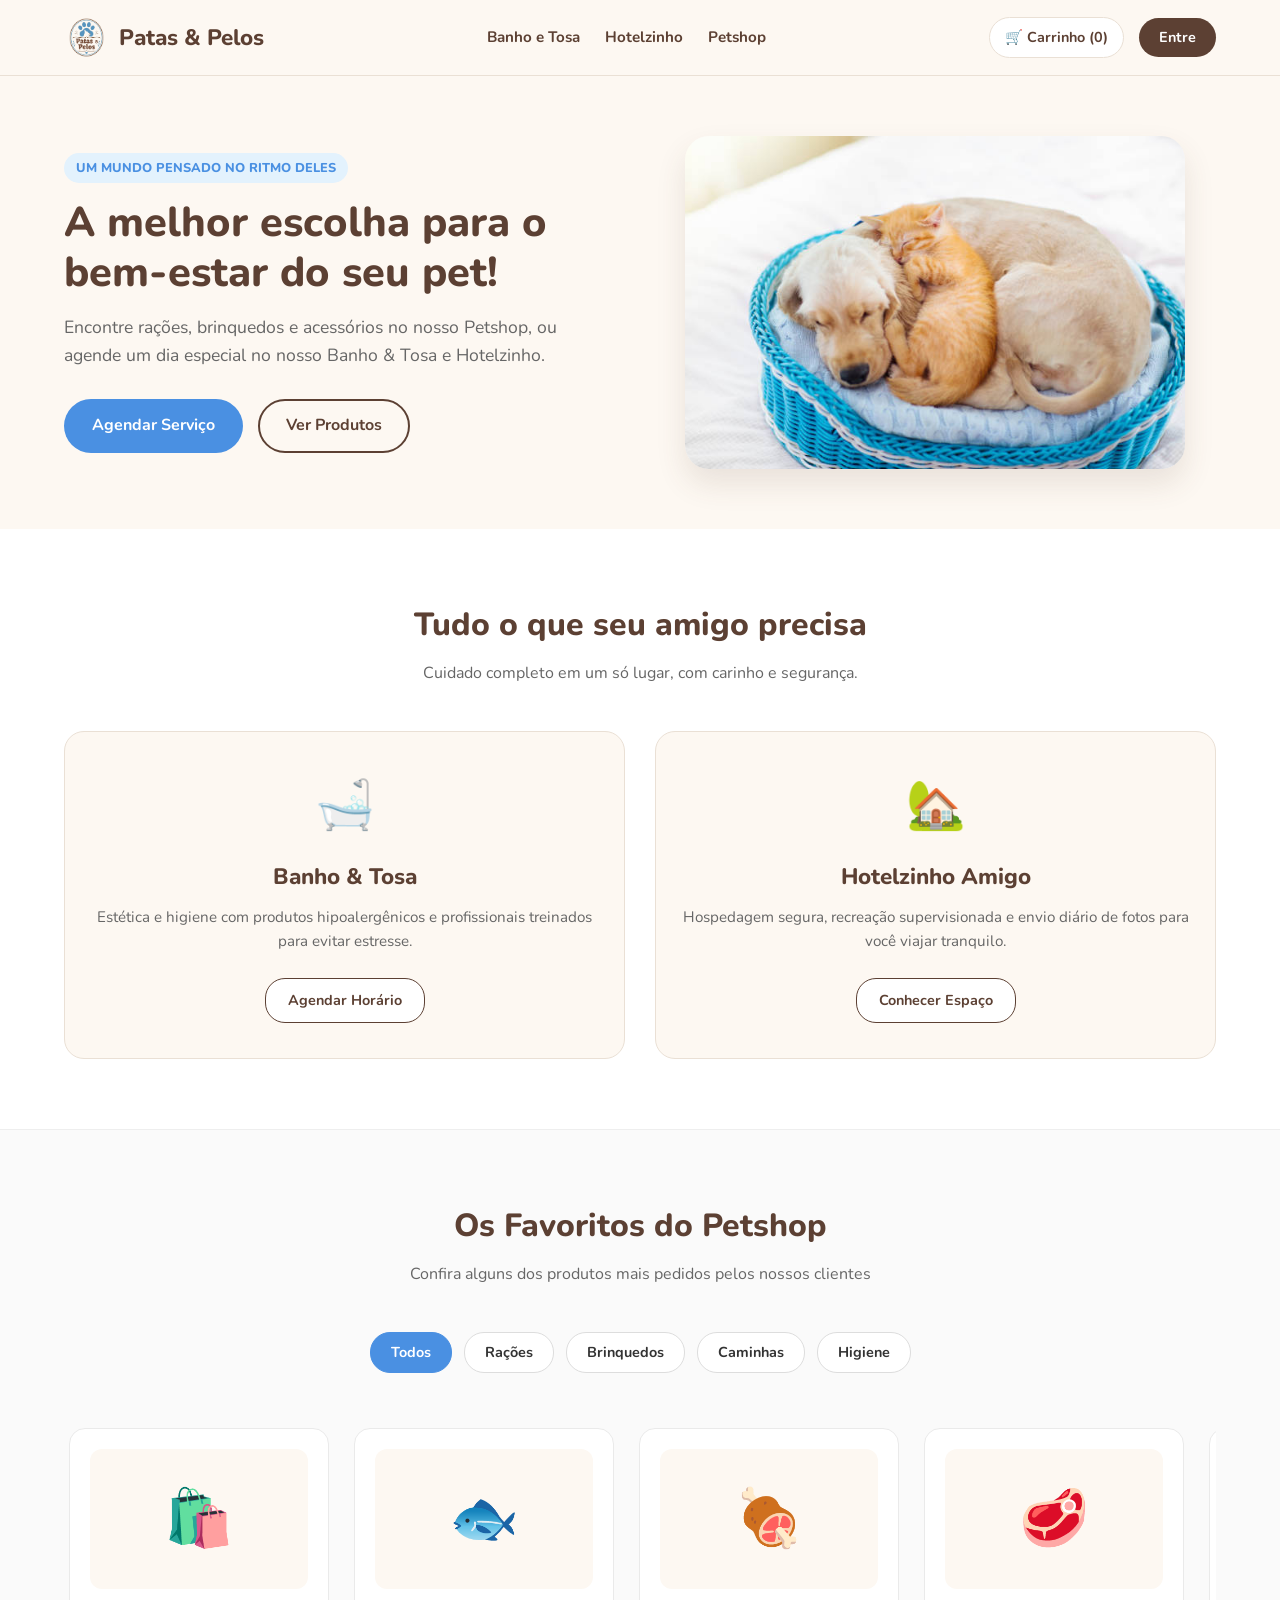
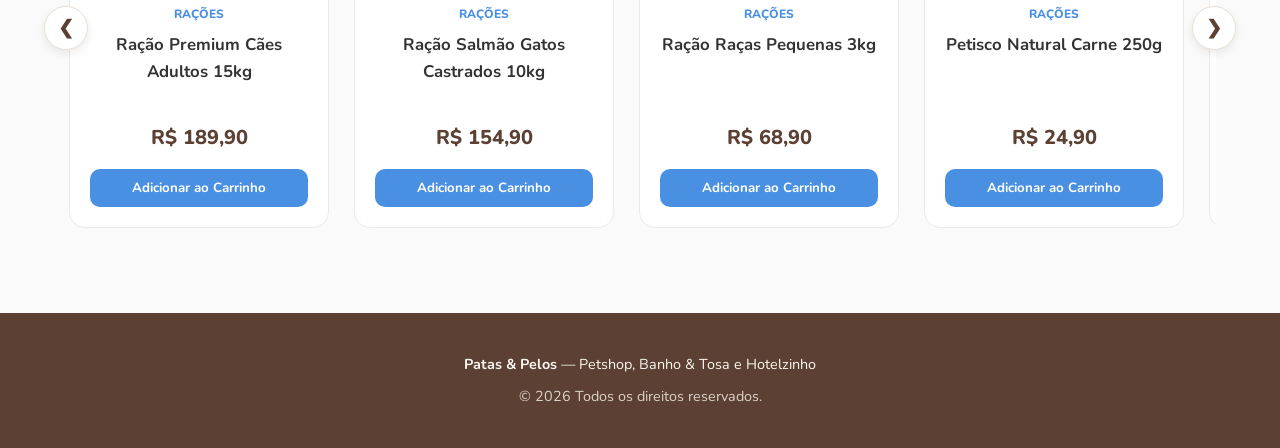
==== commit 6467f12e: "..." ====
--- a/index.html
+++ b/index.html
@@ -13,9 +13,9 @@
 
     <!-- MENU SUPERIOR -->
     <header>
-        <a href="#" class="logo">
+        <a href="index.html" class="logo">
             <div class="popplio">
-                <img src="img/Logo_Patas___Pelos-removebg-preview.png" alt="Logo Patas e Pelos">
+                <img src="img/Logo_Patas___Pelos-removebg-preview.png" alt="Logo Patas e Pelos" style="height: 45px; width: auto;">
             </div>
             Patas & Pelos
         </a>
@@ -25,13 +25,12 @@
                 <li><a href="banho.html">Banho e Tosa</a></li>
                 <li><a href="hotelzinho.html">Hotelzinho</a></li>
                 <li><a href="petshop.html">Petshop</a></li>
-                <li><a href="entrar.html">Entre</a></li>
             </ul>
         </nav>
 
         <div class="header-actions">
             <a href="#carrinho" class="cart-btn">🛒 Carrinho (0)</a>
-            <a href="#login" class="btn-login">Entre</a>
+            <a href="entrar.html" class="btn-login">Entre</a>
         </div>
     </header>
 
@@ -47,12 +46,11 @@
             </div>
         </div>
         <div class="hero-image">
-            <!-- Substitua o src abaixo pelo caminho da sua foto do cachorro e gato -->
             <img src="img/istockphoto-1171731668-612x612.jpg" alt="Cachorro e gato juntos">
         </div>
     </section>
 
-    <!-- OS 3 PILARES (DESTAQUE DE SERVIÇOS E LOJA) -->
+    <!-- DESTAQUE DE SERVIÇOS -->
     <section id="servicos" class="pillars">
         <h2 class="section-title">Tudo o que seu amigo precisa</h2>
         <p class="section-subtitle">Cuidado completo em um só lugar, com carinho e segurança.</p>
@@ -85,66 +83,252 @@
 
         <!-- Filtro de Categorias -->
         <div class="categories-bar">
-            <span class="cat-pill active">Todos</span>
-            <span class="cat-pill">Rações</span>
-            <span class="cat-pill">Brinquedos</span>
-            <span class="cat-pill">Caminhas</span>
-            <span class="cat-pill">Higiene</span>
-        </div>
-
-        <!-- Grade de Produtos -->
-        <div class="products-grid">
-            <!-- Produto 1 -->
-            <div class="product-card">
-                <div>
-                    <div class="product-img">🛍️</div>
-                    <span class="product-cat">Rações</span>
-                    <h4>Ração Premium Cães Adultos 15kg</h4>
-                </div>
-                <div>
-                    <div class="product-price">R$ 189,90</div>
-                    <button class="btn-buy">Adicionar ao Carrinho</button>
-                </div>
-            </div>
-
-            <!-- Produto 2 -->
-            <div class="product-card">
-                <div>
-                    <div class="product-img">🧸</div>
-                    <span class="product-cat">Brinquedos</span>
-                    <h4>Mordedor Interativo Resistente</h4>
-                </div>
-                <div>
-                    <div class="product-price">R$ 34,90</div>
-                    <button class="btn-buy">Adicionar ao Carrinho</button>
-                </div>
-            </div>
-
-            <!-- Produto 3 -->
-            <div class="product-card">
-                <div>
-                    <div class="product-img">🛏️</div>
-                    <span class="product-cat">Conforto</span>
-                    <h4>Caminha Nuvem Macia Lavável</h4>
-                </div>
-                <div>
-                    <div class="product-price">R$ 119,00</div>
-                    <button class="btn-buy">Adicionar ao Carrinho</button>
-                </div>
-            </div>
-
-            <!-- Produto 4 -->
-            <div class="product-card">
-                <div>
-                    <div class="product-img">🧶</div>
-                    <span class="product-cat">Brinquedos</span>
-                    <h4>Arranhador e Bolinha para Gatos</h4>
-                </div>
-                <div>
-                    <div class="product-price">R$ 49,90</div>
-                    <button class="btn-buy">Adicionar ao Carrinho</button>
-                </div>
-            </div>
+            <span class="cat-pill filter-btn active" data-filter="todos" aria-pressed="true">Todos</span>
+            <span class="cat-pill filter-btn" data-filter="racoes" aria-pressed="false">Rações</span>
+            <span class="cat-pill filter-btn" data-filter="brinquedos" aria-pressed="false">Brinquedos</span>
+            <span class="cat-pill filter-btn" data-filter="caminhas" aria-pressed="false">Caminhas</span>
+            <span class="cat-pill filter-btn" data-filter="higiene" aria-pressed="false">Higiene</span>
+        </div>
+
+        <!-- Aviso de Nenhum Produto Encontrado -->
+        <div id="menuVazio" hidden style="text-align: center; padding: 30px; color: #666;">
+            Nenhum produto encontrado nesta categoria.
+        </div>
+
+        <!-- Container do Carrossel -->
+        <div class="carousel-wrapper">
+            <button class="carousel-btn prev-btn" id="btnPrev" aria-label="Produtos anteriores">&#10094;</button>
+
+            <!-- Grade de Produtos em Linha (4 por categoria) -->
+            <div class="products-carousel" id="productsCarousel">
+                
+                <!-- RAÇÕES (4) -->
+                 <!--produto 1-->
+                <div class="product-card menu-item" data-cat="racoes">
+                    <div>
+                        <div class="product-img">🛍️</div>
+                        <span class="product-cat">Rações</span>
+                        <h4>Ração Premium Cães Adultos 15kg</h4>
+                    </div>
+                    <div>
+                        <div class="product-price">R$ 189,90</div>
+                        <button class="btn-buy">Adicionar ao Carrinho</button>
+                    </div>
+                </div>
+                <!--produto 2-->
+                <div class="product-card menu-item" data-cat="racoes">
+                    <div>
+                        <div class="product-img">🐟</div>
+                        <span class="product-cat">Rações</span>
+                        <h4>Ração Salmão Gatos Castrados 10kg</h4>
+                    </div>
+                    <div>
+                        <div class="product-price">R$ 154,90</div>
+                        <button class="btn-buy">Adicionar ao Carrinho</button>
+                    </div>
+                </div>
+                <!--produto 3-->
+                <div class="product-card menu-item" data-cat="racoes">
+                    <div>
+                        <div class="product-img">🍖</div>
+                        <span class="product-cat">Rações</span>
+                        <h4>Ração Raças Pequenas 3kg</h4>
+                    </div>
+                    <div>
+                        <div class="product-price">R$ 68,90</div>
+                        <button class="btn-buy">Adicionar ao Carrinho</button>
+                    </div>
+                </div>
+                <!--produto 4-->
+                <div class="product-card menu-item" data-cat="racoes">
+                    <div>
+                        <div class="product-img">🥩</div>
+                        <span class="product-cat">Rações</span>
+                        <h4>Petisco Natural Carne 250g</h4>
+                    </div>
+                    <div>
+                        <div class="product-price">R$ 24,90</div>
+                        <button class="btn-buy">Adicionar ao Carrinho</button>
+                    </div>
+                </div>
+
+                <!-- BRINQUEDOS (4) -->
+                 <!--produto 1-->
+                <div class="product-card menu-item" data-cat="brinquedos">
+                    <div>
+                        <div class="product-img">
+                            <img src="img/1626455878614_mini-removebg-preview.png"Ração Premium Cães Adultos 15kg>
+                        </div>
+                        <span class="product-cat">Brinquedos</span>
+                        <h4>Mordedor Interativo Resistente</h4>
+                    </div>
+                    <div>
+                        <div class="product-price">R$ 34,90</div>
+                        <button class="btn-buy">Adicionar ao Carrinho</button>
+                    </div>
+                </div>
+                <!--produto 2-->
+                <div class="product-card menu-item" data-cat="brinquedos">
+                    <div>
+                        <div class="product-img">
+                            <img src="img/20037080000928_1757014819978-removebg-preview.png"Ração Premium Cães Adultos 15kg>
+                        </div>
+                        <span class="product-cat">Brinquedos</span>
+                        <h4>Brinquedo Caça Petisco Interativo</h4>
+                    </div>
+                    <div>
+                        <div class="product-price">R$ 49,90</div>
+                        <button class="btn-buy">Adicionar ao Carrinho</button>
+                    </div>
+                </div>
+                <!--produto 3-->
+                <div class="product-card menu-item" data-cat="brinquedos">
+                    <div>
+                        <div class="product-img">
+                            <img src="img/1619803113763-removebg-preview.png"Ração Premium Cães Adultos 15kg>
+                        </div>
+                        <span class="product-cat">Brinquedos</span>
+                        <h4>Kit 3 Bolinhas de Tênis para Cães</h4>
+                    </div>
+                    <div>
+                        <div class="product-price">R$ 19,90</div>
+                        <button class="btn-buy">Adicionar ao Carrinho</button>
+                    </div>
+                </div>
+                <!--produto 4-->
+                <div class="product-card menu-item" data-cat="brinquedos">
+                    <div>
+                        <div class="product-img">
+                            <img src="img/20037080000932_1750100533442-removebg-preview.png"Ração Premium Cães Adultos 15kg>
+                        </div>
+                        <span class="product-cat">Brinquedos</span>
+                        <h4>Brinquedo Pelúcia Ratinho com Catnip</h4>
+                    </div>
+                    <div>
+                        <div class="product-price">R$ 15,90</div>
+                        <button class="btn-buy">Adicionar ao Carrinho</button>
+                    </div>
+                </div>
+
+                <!-- CAMINHAS (4) -->
+                 <!--produto 1-->
+                <div class="product-card menu-item" data-cat="caminhas">
+                    <div>
+                        <div class="product-img">
+                            <img src="img/51dUa-JCmEL._AC_SX679_-removebg-preview.png"Ração Premium Cães Adultos 15kg>
+                        </div>
+                        <span class="product-cat">Caminhas</span>
+                        <h4>Caminha Nuvem Macia Lavável</h4>
+                    </div>
+                    <div>
+                        <div class="product-price">R$ 119,00</div>
+                        <button class="btn-buy">Adicionar ao Carrinho</button>
+                    </div>
+                </div>
+                <!--produto 2-->
+                <div class="product-card menu-item" data-cat="caminhas">
+                    <div>
+                        <div class="product-img">
+                            <img src="img/1635945592320-removebg-preview.png"Ração Premium Cães Adultos 15kg>
+                        </div>
+                        <span class="product-cat">Caminhas</span>
+                        <h4>Colchão Ortopédico Tamanho G</h4>
+                    </div>
+                    <div>
+                        <div class="product-price">R$ 189,00</div>
+                        <button class="btn-buy">Adicionar ao Carrinho</button>
+                    </div>
+                </div>
+                <!--produto 3-->
+                <div class="product-card menu-item" data-cat="caminhas">
+                    <div>
+                        <div class="product-img">
+                            <img src="img/1638978363458-removebg-preview.png"Ração Premium Cães Adultos 15kg>
+                        </div>
+                        <span class="product-cat">Caminhas</span>
+                        <h4>Toca Iglu Confort para Gatos</h4>
+                    </div>
+                    <div>
+                        <div class="product-price">R$ 139,90</div>
+                        <button class="btn-buy">Adicionar ao Carrinho</button>
+                    </div>
+                </div>
+                <!--produto 4-->
+                <div class="product-card menu-item" data-cat="caminhas">
+                    <div>
+                        <div class="product-img">
+                            <img src="img/1721678387792-removebg-preview.png"Ração Premium Cães Adultos 15kg>
+                        </div>
+                        <span class="product-cat">Caminhas</span>
+                        <h4>Cama Spike Velvet Redonda Terra para Cães e Gatos</h4>
+                    </div>
+                    <div>
+                        <div class="product-price">R$ 95,00</div>
+                        <button class="btn-buy">Adicionar ao Carrinho</button>
+                    </div>
+                </div>
+
+                <!-- HIGIENE (4) -->
+                 <!--produto 1-->
+                <div class="product-card menu-item" data-cat="higiene">
+                    <div>
+                        <div class="product-img">
+                            <img src="img/1721941284000-removebg-preview.png"Ração Premium Cães Adultos 15kg">
+                        </div>
+                        <span class="product-cat">Higiene</span>
+                        <h4>Shampoo Neutro Hipoalergênico 500ml</h4>
+                    </div>
+                    <div>
+                        <div class="product-price">R$ 29,90</div>
+                        <button class="btn-buy">Adicionar ao Carrinho</button>
+                    </div>
+                </div>
+                <!--produto 2-->
+                <div class="product-card menu-item" data-cat="higiene">
+                    <div>
+                        <div class="product-img">
+                            <img src="img/1720725415371-removebg-preview.png" alt="Ração Premium Cães Adultos 15kg">
+                        </div>
+                        <span class="product-cat">Higiene</span>
+                        <h4>Tapete Higiênico Super Absorvente 30un</h4>
+                    </div>
+                    <div>
+                        <div class="product-price">R$ 54,90</div>
+                        <button class="btn-buy">Adicionar ao Carrinho</button>
+                    </div>
+                </div>
+                <!--produto 3-->
+                <div class="product-card menu-item" data-cat="higiene">
+                    <div>
+                        <div class="product-img">
+                            <img src="img/1725999451511-removebg-preview.png" alt="Ração Premium Cães Adultos 15kg">
+                        </div>
+                        <span class="product-cat">Higiene</span>
+                        <h4>Escova Remove Pelos Mortos</h4>
+                    </div>
+                    <div>
+                        <div class="product-price">R$ 39,90</div>
+                        <button class="btn-buy">Adicionar ao Carrinho</button>
+                    </div>
+                </div>
+                <!--produto 4-->
+                <div class="product-card menu-item" data-cat="higiene">
+                    <div>
+                        <div class="product-img">
+                            <img src="img/1589291282818-removebg-preview.png" alt="Ração Premium Cães Adultos 15kg">
+                        </div>
+                        <span class="product-cat">Higiene</span>
+                        <h4>Kit Dental Pet (Pasta + Escova)</h4>
+                    </div>
+                    <div>
+                        <div class="product-price">R$ 25,90</div>
+                        <button class="btn-buy">Adicionar ao Carrinho</button>
+                    </div>
+                </div>
+
+            </div>
+
+            <button class="carousel-btn next-btn" id="btnNext" aria-label="Próximos produtos">&#10095;</button>
         </div>
     </section>
 
@@ -154,5 +338,8 @@
         <p class="footer-copy">© 2026 Todos os direitos reservados.</p>
     </footer>
 
+    <!-- SCRIPT EXTERNO -->
+    <script src="home.js"></script>
+
 </body>
 </html>
--- a/style.css
+++ b/style.css
@@ -388,6 +388,99 @@
 .btn-buy:hover {
     background-color: var(--blue-hover);
 }
+/* ================= CARROSSEL DE PRODUTOS ================= */
+.carousel-wrapper {
+    position: relative;
+    display: flex;
+    align-items: center;
+    max-width: 1200px;
+    margin: 0 auto;
+}
+
+.products-carousel {
+    display: flex;
+    gap: 25px;
+    overflow-x: auto;
+    scroll-behavior: smooth;
+    padding: 15px 5px;
+    width: 100%;
+    scrollbar-width: none; /* Oculta barra de rolagem no Firefox */
+}
+
+.products-carousel::-webkit-scrollbar {
+    display: none; /* Oculta barra de rolagem no Chrome, Safari e Edge */
+}
+
+.product-card {
+    flex: 0 0 260px; /* Largura fixa de cada card no carrossel */
+    background-color: white;
+    border: 1px solid #EAEAEA;
+    border-radius: 16px;
+    padding: 20px;
+    text-align: center;
+    display: flex;
+    flex-direction: column;
+    justify-content: space-between;
+    transition: box-shadow 0.2s, transform 0.2s;
+}
+
+.product-card:hover {
+    box-shadow: 0 8px 20px rgba(0,0,0,0.06);
+    transform: translateY(-3px);
+}
+
+.product-card.hidden {
+    display: none !important;
+}
+
+/* Botões de Seta do Carrossel */
+.carousel-btn {
+    background-color: var(--bg-white);
+    color: var(--brown-dark);
+    border: 1px solid var(--border-light);
+    width: 44px;
+    height: 44px;
+    border-radius: 50%;
+    font-size: 1.2rem;
+    font-weight: bold;
+    cursor: pointer;
+    box-shadow: 0 4px 10px rgba(0,0,0,0.08);
+    display: flex;
+    align-items: center;
+    justify-content: center;
+    position: absolute;
+    z-index: 10;
+    transition: all 0.2s;
+}
+
+.carousel-btn:hover {
+    background-color: var(--blue-accent);
+    color: white;
+    border-color: var(--blue-accent);
+}
+
+.prev-btn {
+    left: -20px;
+}
+
+.next-btn {
+    right: -20px;
+}
+.product-img {
+    height: 140px;
+    background-color: var(--bg-cream);
+    border-radius: 12px;
+    display: flex;
+    align-items: center;
+    justify-content: center;
+    overflow: hidden; 
+    margin-bottom: 12px;
+}
+.product-img img {
+    width: 100%;
+    height: 100%;
+    object-fit: cover; 
+}
 
 /* ================= FOOTER ================= */
 footer {
@@ -402,6 +495,10 @@
     margin-top: 8px;
     opacity: 0.8;
 }
+.product-card.hidden {
+    display: none !important;
+}
+
 
 /* ================= RESPONSIVIDADE ================= */
 @media (max-width: 850px) {
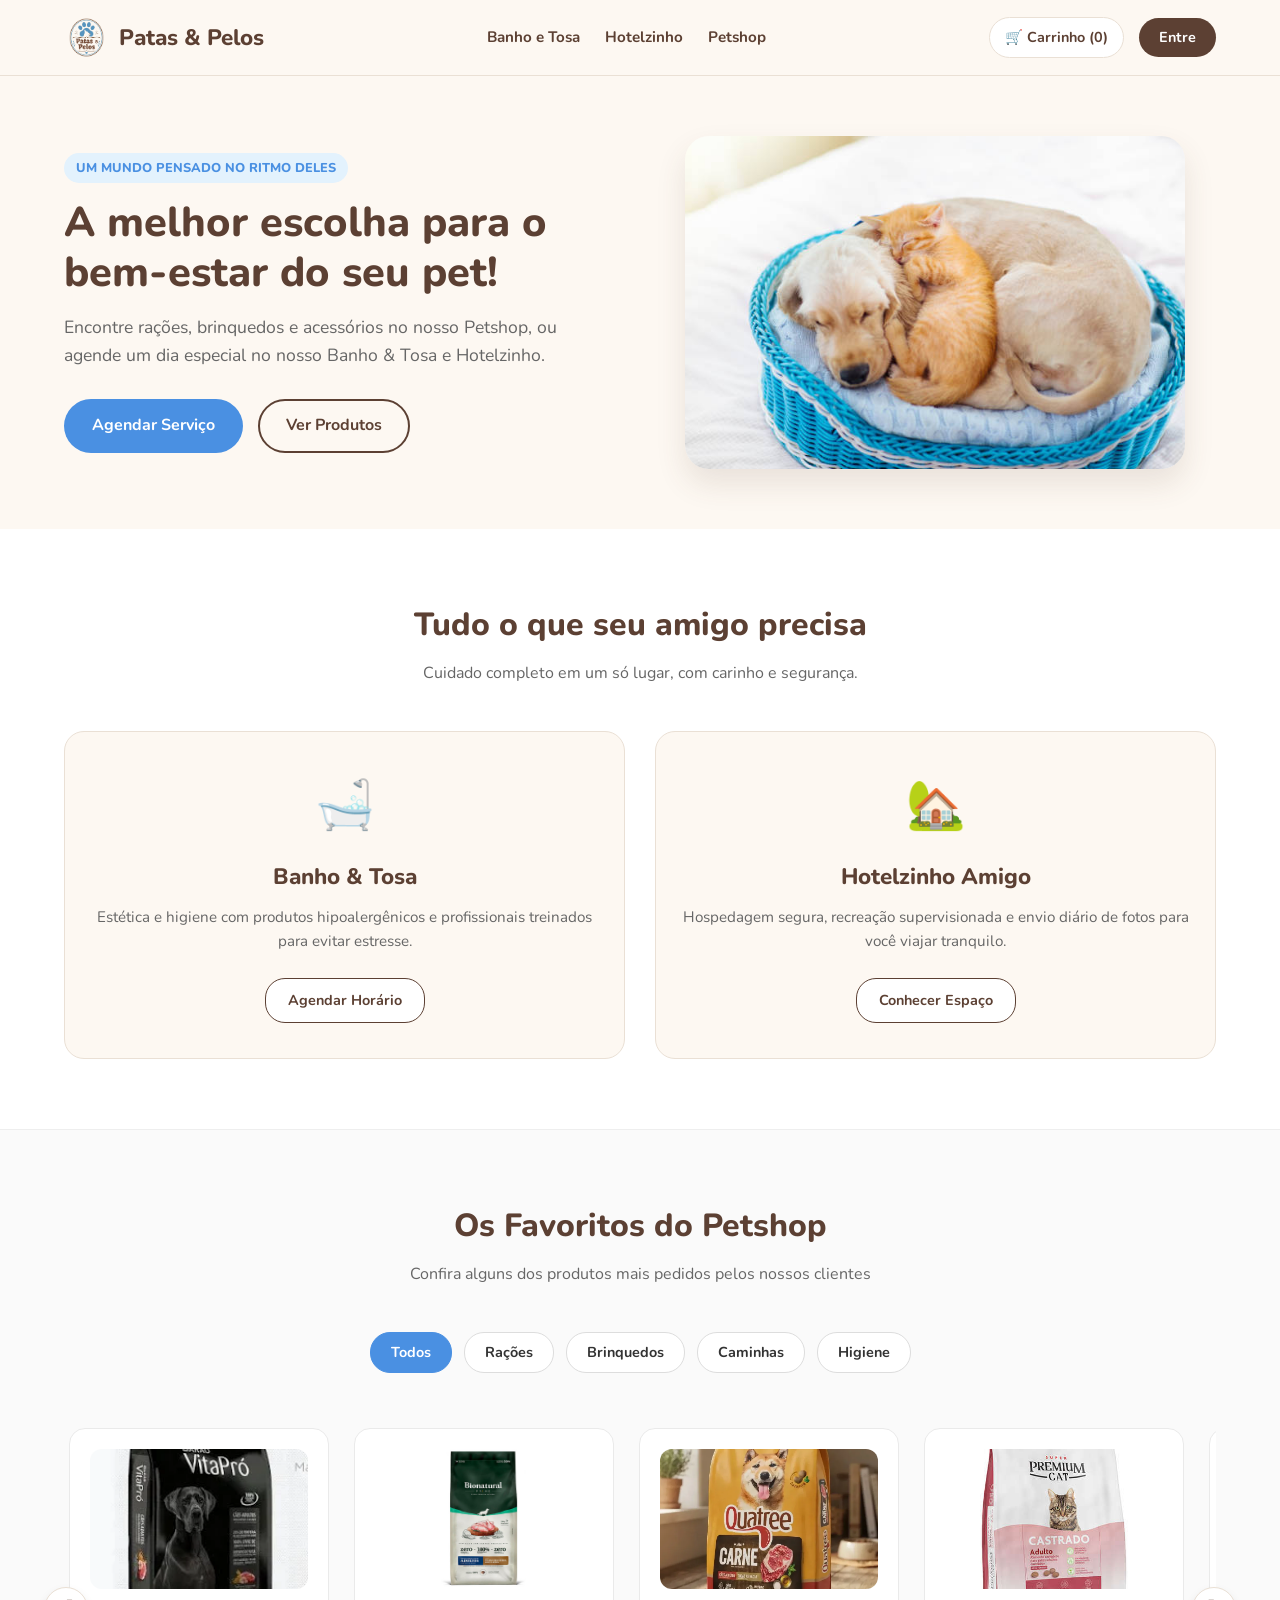
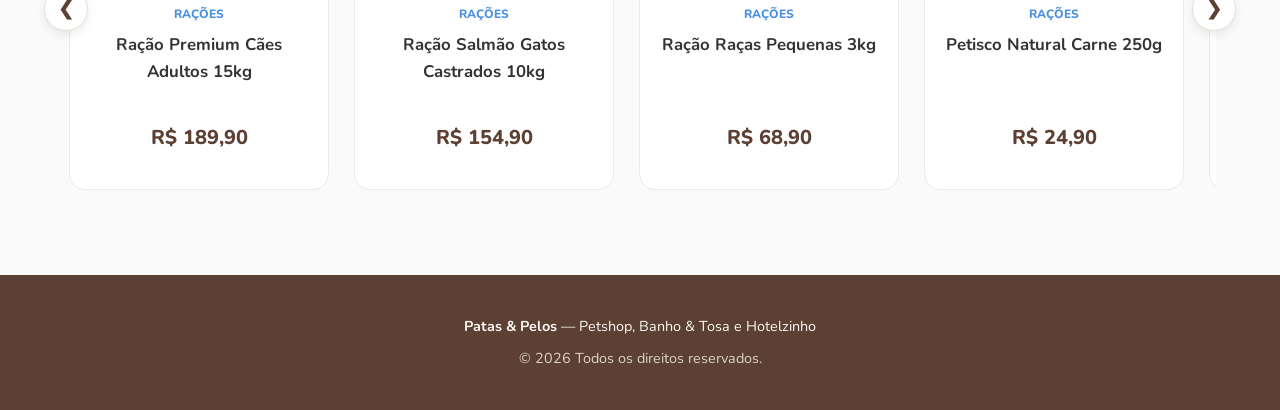
==== commit f3a20e33: "..." ====
--- a/index.html
+++ b/index.html
@@ -89,6 +89,7 @@
             <span class="cat-pill filter-btn" data-filter="caminhas" aria-pressed="false">Caminhas</span>
             <span class="cat-pill filter-btn" data-filter="higiene" aria-pressed="false">Higiene</span>
         </div>
+       
 
         <!-- Aviso de Nenhum Produto Encontrado -->
         <div id="menuVazio" hidden style="text-align: center; padding: 30px; color: #666;">
@@ -106,49 +107,57 @@
                  <!--produto 1-->
                 <div class="product-card menu-item" data-cat="racoes">
                     <div>
-                        <div class="product-img">🛍️</div>
+                        <div class="product-img">
+                            <img src="img/shopping.webp"Ração Premium Cães Adultos 15kg>
+                        </div>
                         <span class="product-cat">Rações</span>
                         <h4>Ração Premium Cães Adultos 15kg</h4>
                     </div>
                     <div>
                         <div class="product-price">R$ 189,90</div>
-                        <button class="btn-buy">Adicionar ao Carrinho</button>
+                       
                     </div>
                 </div>
                 <!--produto 2-->
                 <div class="product-card menu-item" data-cat="racoes">
                     <div>
-                        <div class="product-img">🐟</div>
+                        <div class="product-img">
+                            <img src="img/10001305000322_1731597454809.jpg"Ração Premium Cães Adultos 15kg>
+                        </div>
                         <span class="product-cat">Rações</span>
                         <h4>Ração Salmão Gatos Castrados 10kg</h4>
                     </div>
                     <div>
                         <div class="product-price">R$ 154,90</div>
-                        <button class="btn-buy">Adicionar ao Carrinho</button>
+                        
                     </div>
                 </div>
                 <!--produto 3-->
                 <div class="product-card menu-item" data-cat="racoes">
                     <div>
-                        <div class="product-img">🍖</div>
+                        <div class="product-img">
+                            <img src="img/D_Q_NP_819034-MLA117486278593_092026-F.webp"Ração Premium Cães Adultos 15kg>
+                        </div>
                         <span class="product-cat">Rações</span>
                         <h4>Ração Raças Pequenas 3kg</h4>
                     </div>
                     <div>
                         <div class="product-price">R$ 68,90</div>
-                        <button class="btn-buy">Adicionar ao Carrinho</button>
+                        
                     </div>
                 </div>
                 <!--produto 4-->
                 <div class="product-card menu-item" data-cat="racoes">
                     <div>
-                        <div class="product-img">🥩</div>
+                        <div class="product-img">
+                            <img src="img/3109559.jpg"Ração Premium Cães Adultos 15kg>
+                        </div>
                         <span class="product-cat">Rações</span>
                         <h4>Petisco Natural Carne 250g</h4>
                     </div>
                     <div>
                         <div class="product-price">R$ 24,90</div>
-                        <button class="btn-buy">Adicionar ao Carrinho</button>
+                        
                     </div>
                 </div>
 
@@ -164,7 +173,7 @@
                     </div>
                     <div>
                         <div class="product-price">R$ 34,90</div>
-                        <button class="btn-buy">Adicionar ao Carrinho</button>
+                        
                     </div>
                 </div>
                 <!--produto 2-->
@@ -178,7 +187,7 @@
                     </div>
                     <div>
                         <div class="product-price">R$ 49,90</div>
-                        <button class="btn-buy">Adicionar ao Carrinho</button>
+                       
                     </div>
                 </div>
                 <!--produto 3-->
@@ -192,7 +201,7 @@
                     </div>
                     <div>
                         <div class="product-price">R$ 19,90</div>
-                        <button class="btn-buy">Adicionar ao Carrinho</button>
+                        
                     </div>
                 </div>
                 <!--produto 4-->
@@ -206,7 +215,7 @@
                     </div>
                     <div>
                         <div class="product-price">R$ 15,90</div>
-                        <button class="btn-buy">Adicionar ao Carrinho</button>
+                    
                     </div>
                 </div>
 
@@ -222,7 +231,7 @@
                     </div>
                     <div>
                         <div class="product-price">R$ 119,00</div>
-                        <button class="btn-buy">Adicionar ao Carrinho</button>
+                     
                     </div>
                 </div>
                 <!--produto 2-->
@@ -236,7 +245,7 @@
                     </div>
                     <div>
                         <div class="product-price">R$ 189,00</div>
-                        <button class="btn-buy">Adicionar ao Carrinho</button>
+                   
                     </div>
                 </div>
                 <!--produto 3-->
@@ -250,7 +259,7 @@
                     </div>
                     <div>
                         <div class="product-price">R$ 139,90</div>
-                        <button class="btn-buy">Adicionar ao Carrinho</button>
+                        
                     </div>
                 </div>
                 <!--produto 4-->
@@ -264,7 +273,7 @@
                     </div>
                     <div>
                         <div class="product-price">R$ 95,00</div>
-                        <button class="btn-buy">Adicionar ao Carrinho</button>
+                        
                     </div>
                 </div>
 
@@ -280,7 +289,7 @@
                     </div>
                     <div>
                         <div class="product-price">R$ 29,90</div>
-                        <button class="btn-buy">Adicionar ao Carrinho</button>
+                        
                     </div>
                 </div>
                 <!--produto 2-->
@@ -294,7 +303,7 @@
                     </div>
                     <div>
                         <div class="product-price">R$ 54,90</div>
-                        <button class="btn-buy">Adicionar ao Carrinho</button>
+                       
                     </div>
                 </div>
                 <!--produto 3-->
@@ -308,7 +317,7 @@
                     </div>
                     <div>
                         <div class="product-price">R$ 39,90</div>
-                        <button class="btn-buy">Adicionar ao Carrinho</button>
+                        
                     </div>
                 </div>
                 <!--produto 4-->
@@ -322,7 +331,7 @@
                     </div>
                     <div>
                         <div class="product-price">R$ 25,90</div>
-                        <button class="btn-buy">Adicionar ao Carrinho</button>
+                        
                     </div>
                 </div>
 
@@ -331,6 +340,7 @@
             <button class="carousel-btn next-btn" id="btnNext" aria-label="Próximos produtos">&#10095;</button>
         </div>
     </section>
+    
 
     <!-- RODAPÉ -->
     <footer>
